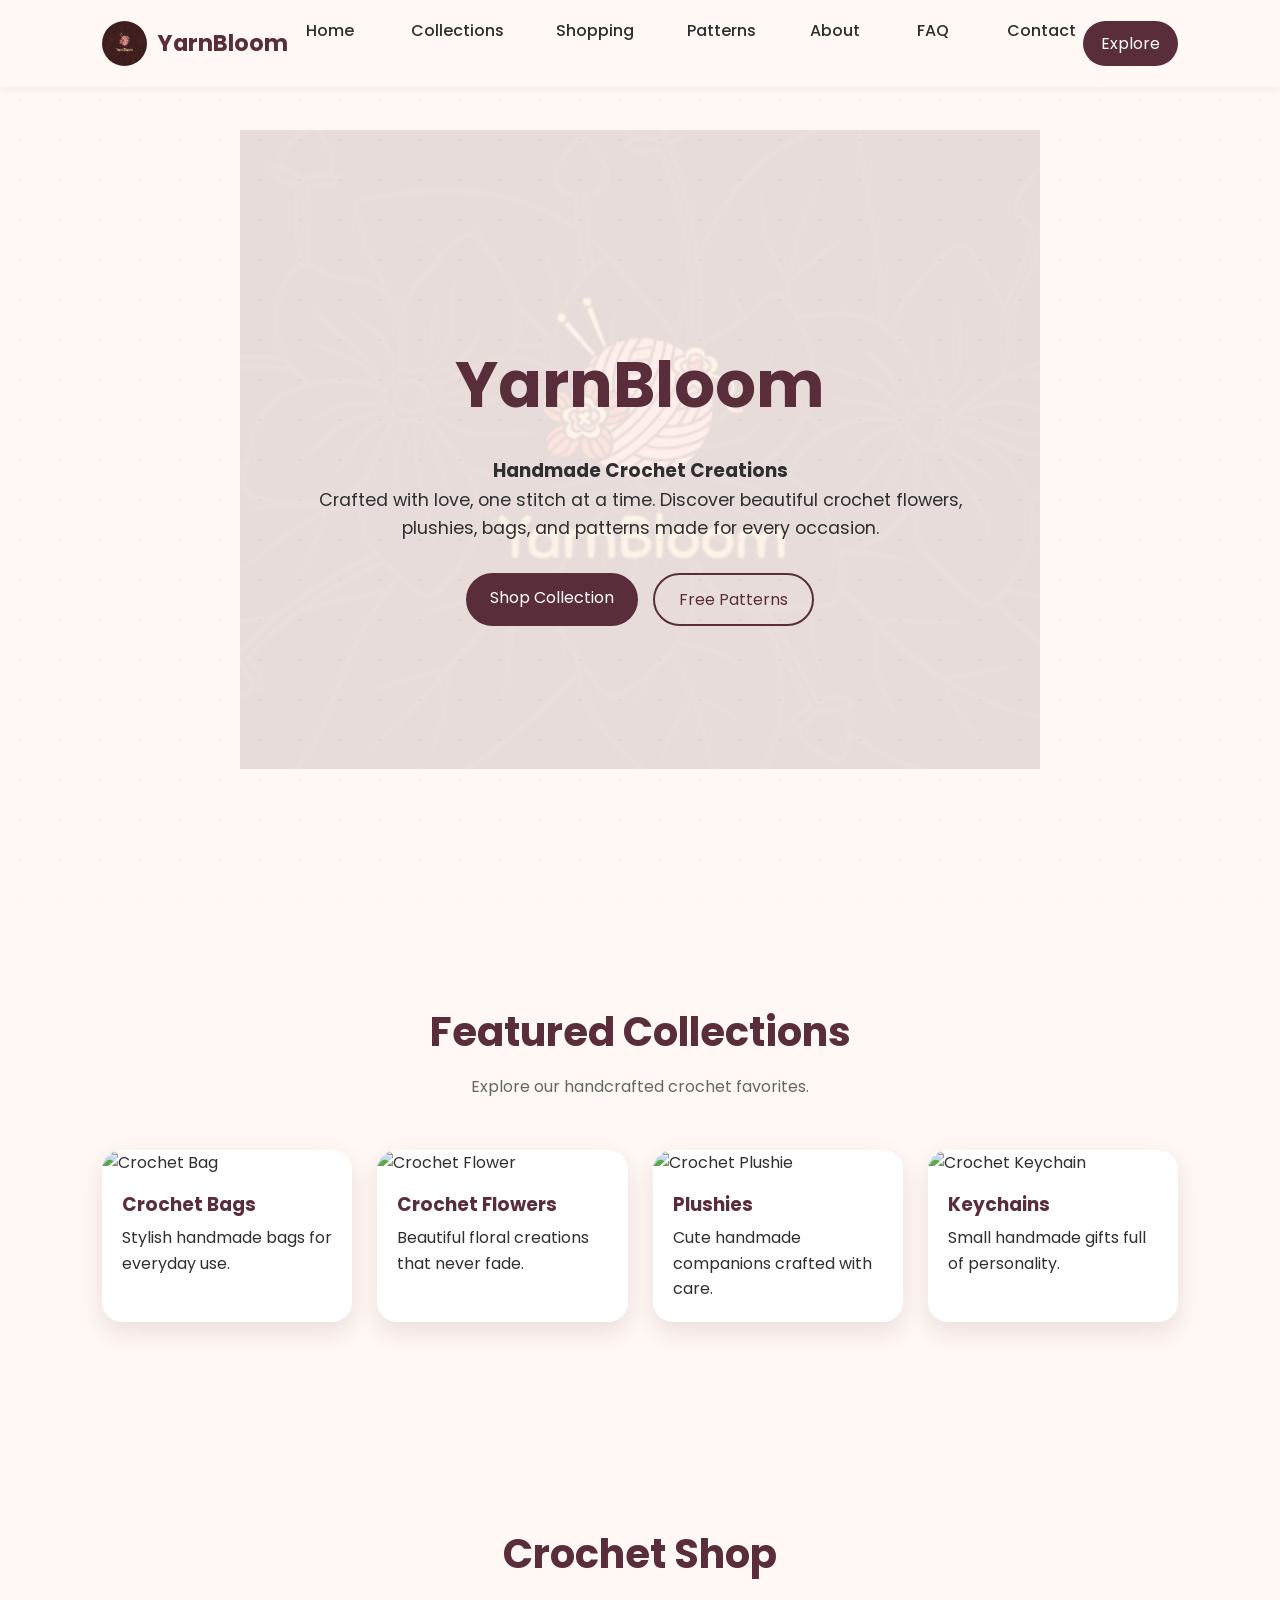
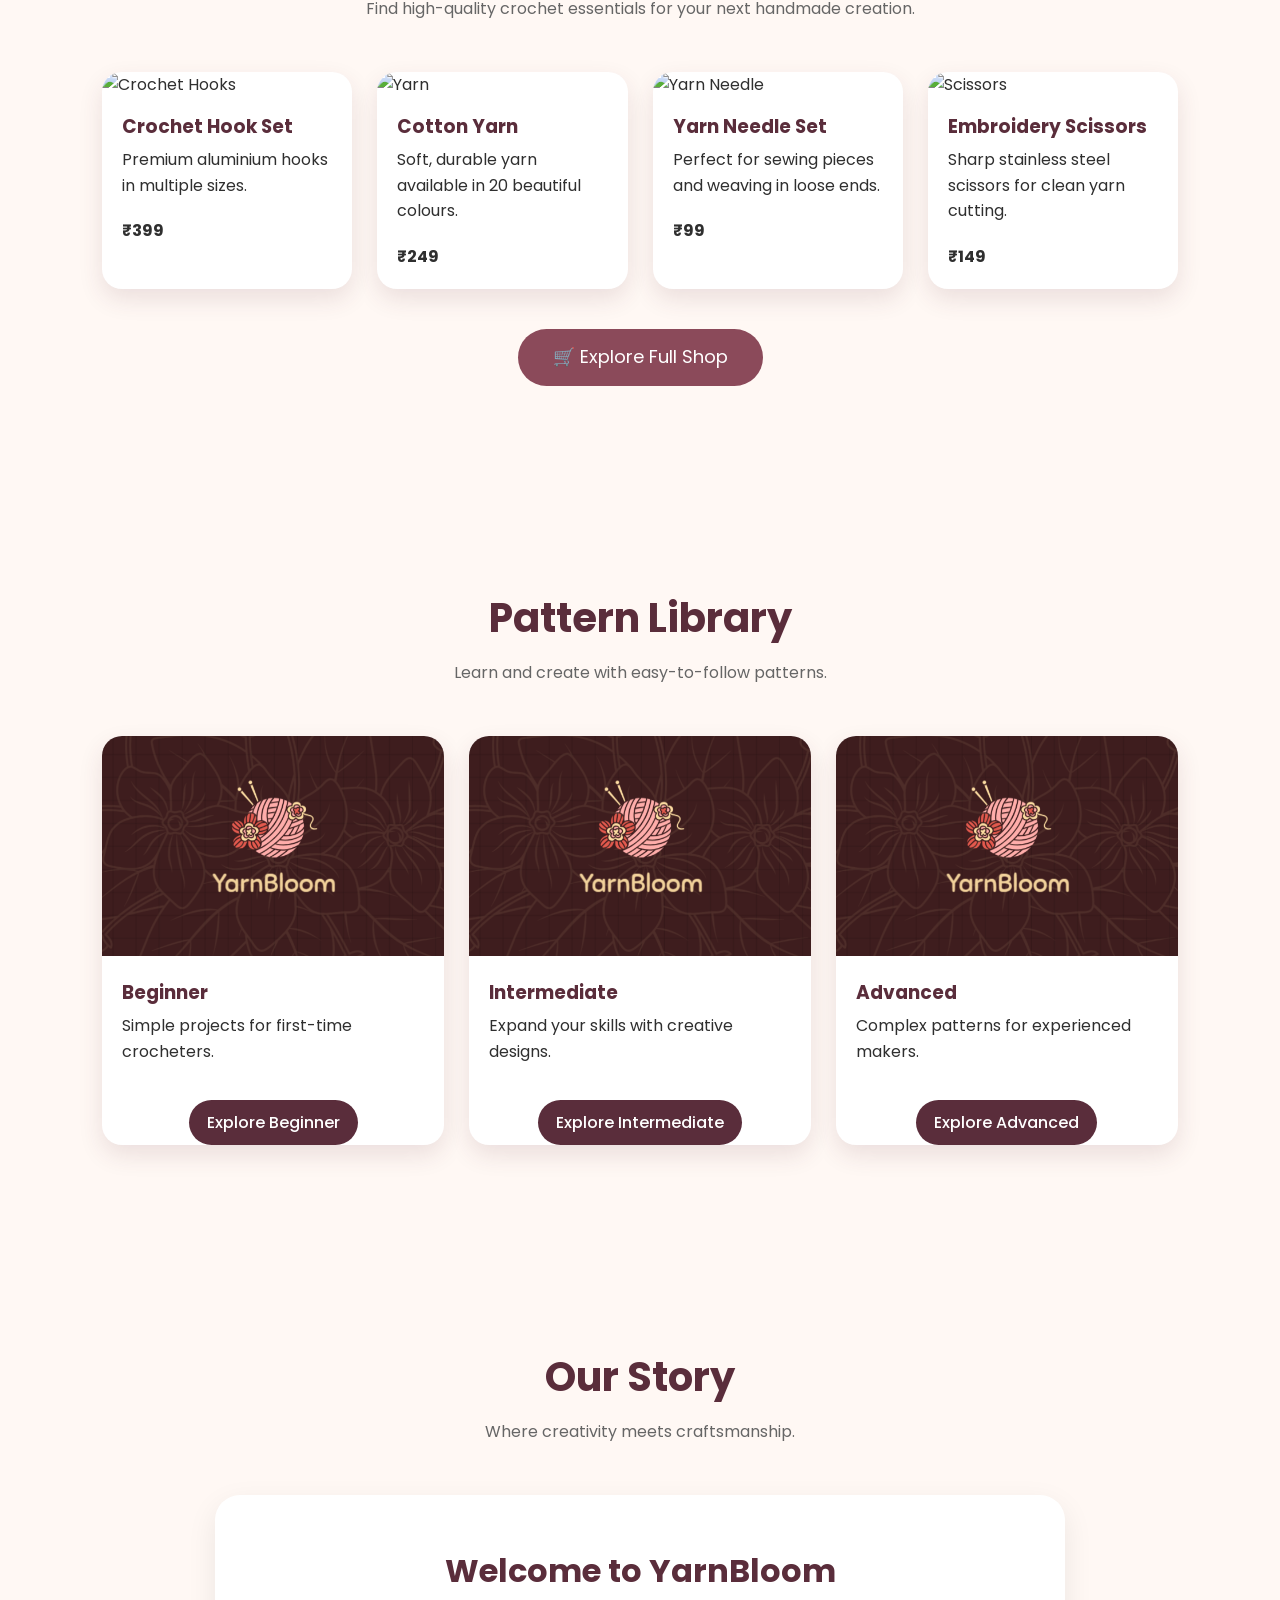
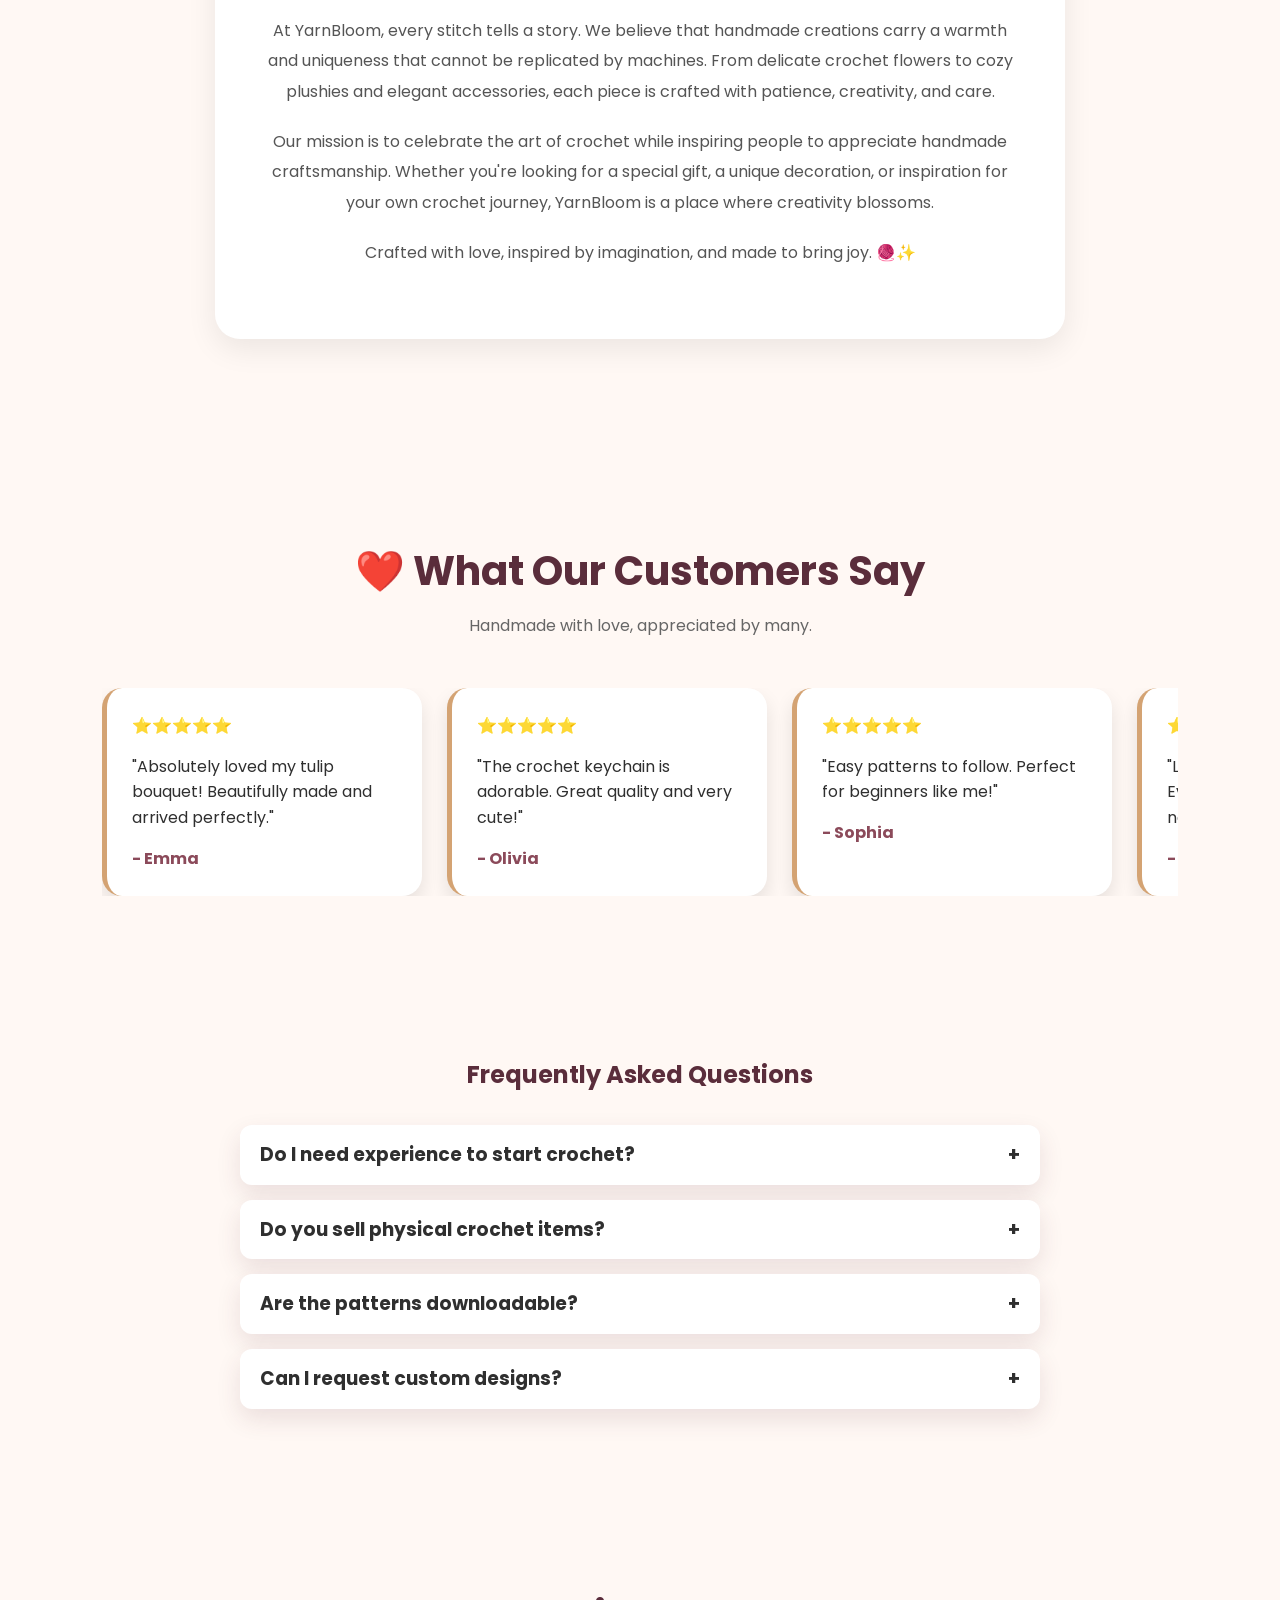
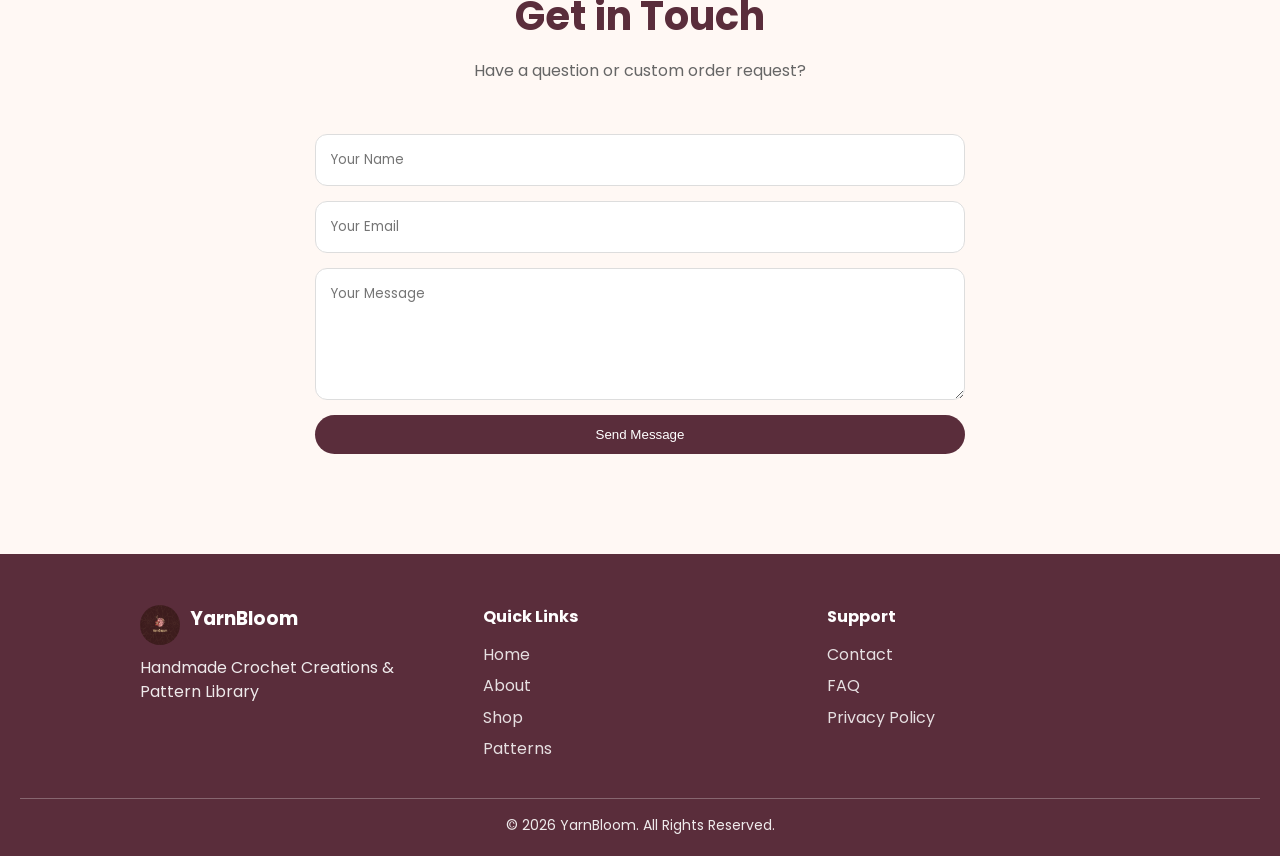
==== index.html @ 05c7ead7 "Intial commit" ====
<!DOCTYPE html>
<html lang="en">
<head>
    <meta charset="UTF-8">
    <meta name="viewport" content="width=device-width, initial-scale=1.0">
    <title>YarnBloom | Handmade Crochet Creations</title>

    <link rel="stylesheet" href="style.css">

    <link rel="preconnect" href="https://fonts.googleapis.com">
    <link href="https://fonts.googleapis.com/css2?family=Poppins:wght@300;400;500;600;700&display=swap" rel="stylesheet">
</head>

<body>
    

    <!-- NAVBAR -->
    <nav class="navbar">
        <div class="logo">
            <img src="logo.png" alt="YarnBloom Logo">
            <span>YarnBloom</span>
        </div>

        <ul class="nav-links">
            <li><a href="#home">Home</a></li>
            <li><a href="#collections">Collections</a></li>
            <li><a href="#shop">Shopping</a></li>
            <li><a href="#patterns">Patterns</a></li>
            <li><a href="#about">About</a></li>
            <li><a href="#faq">FAQ</a></li>
            <li><a href="#contact">Contact</a></li>
        </ul>

        <a href="#collections" class="btn-primary">Explore</a>
    </nav>


</section>

    <!-- HERO SECTION -->
    <section id="home" class="hero">

        <div class="hero-content">
            <centre>
            <h1>YarnBloom</h1>
            <h3>Handmade Crochet Creations</h3>

            <p>
                Crafted with love, one stitch at a time.
                Discover beautiful crochet flowers, plushies,
                bags, and patterns made for every occasion.
            </p>

            <div class="hero-buttons">
                <a href="#collections" class="btn-primary">
                    Shop Collection
                </a>

                <a href="#patterns" class="btn-secondary">
                    Free Patterns
                </a>
            </centre>
            </div>
        </div>

    

    </section>

    <!-- FEATURED COLLECTIONS -->
    <section id="collections" class="section">

        <div class="section-title">
            <h2>Featured Collections</h2>
            <p>Explore our handcrafted crochet favorites.</p>
        </div>

        <div class="card-grid">

            <div class="card">
                <img src="levels/images/bag.png" alt="Crochet Bag">
                <h3>Crochet Bags</h3>
                <p>Stylish handmade bags for everyday use.</p>
            </div>

            <div class="card">
                <img src="levels/images/flowers.png" alt="Crochet Flower">
                <h3>Crochet Flowers</h3>
                <p>Beautiful floral creations that never fade.</p>
            </div>

            <div class="card">
                <img src="levels/images/plushie.png" alt="Crochet Plushie">
                <h3>Plushies</h3>
                <p>Cute handmade companions crafted with care.</p>
            </div>

            <div class="card">
                <img src="levels/images/keychain.png" alt="Crochet Keychain">
                <h3>Keychains</h3>
                <p>Small handmade gifts full of personality.</p>
            </div>

        </div>

    </section>

  <!-- SHOP PREVIEW -->
<section id="shop" class="section">

    <div class="section-title">
        <h2>Crochet Shop</h2>
        <p>Find high-quality crochet essentials for your next handmade creation.</p>
    </div>

    <div class="card-grid">

        <div class="card">
            <img src="levels/images/hooks.png" alt="Crochet Hooks">
            <h3>Crochet Hook Set</h3>
            <p>Premium aluminium hooks in multiple sizes.</p>
            <p><strong>₹399</strong></p>
        </div>

        <div class="card">
            <img src="levels/images/yarn.png" alt="Yarn">
            <h3>Cotton Yarn</h3>
            <p>Soft, durable yarn available in 20 beautiful colours.</p>
            <p><strong>₹249</strong></p>
        </div>

        <div class="card">
            <img src="levels/images/needle.png" alt="Yarn Needle">
            <h3>Yarn Needle Set</h3>
            <p>Perfect for sewing pieces and weaving in loose ends.</p>
            <p><strong>₹99</strong></p>
        </div>

        <div class="card">
            <img src="levels/images/scissors.png" alt="Scissors">
            <h3>Embroidery Scissors</h3>
            <p>Sharp stainless steel scissors for clean yarn cutting.</p>
            <p><strong>₹149</strong></p>
        </div>

    </div>

    <div class="shop-btn">
        <a href="shop/shop.html" class="btn-primary">🛒 Explore Full Shop</a>
    </div>

</section>


    <!-- PATTERN LIBRARY -->
    <section id="patterns" class="section">

        <div class="section-title">
            <h2>Pattern Library</h2>
            <p>Learn and create with easy-to-follow patterns.</p>
             
        </div>

        <div class="card-grid">

            <div class="card">
                <div class="level-card">
    <img src="logo.png" alt="Beginner Level">
</div>
                <h3>Beginner</h3>
                <p>Simple projects for first-time crocheters.</p>
                 <a href="levels/easy.html" class="card-btn">Explore Beginner</a>
            </div>

            <div class="card">
                       <div class="level-card">
    <img src="logo.png" alt="Intermediate Level">
</div>
                <h3>Intermediate</h3>
                <p>Expand your skills with creative designs.</p>
                 <a href="levels/intermediate.html" class="card-btn">Explore Intermediate</a>
            </div>

            <div class="card">
                       <div class="level-card">
    <img src="logo.png" alt="Advanced Level">
</div>
                <h3>Advanced</h3>
                <p>Complex patterns for experienced makers.</p>
                 <a href="levels/advanced.html" class="card-btn">Explore Advanced</a>
            </div>

        </div>

    </section>

    <!-- ABOUT -->
<section id="about" class="section">

    <div class="section-title">
        <h2>Our Story</h2>
        <p>Where creativity meets craftsmanship.</p>
    </div>

    <div class="about-box">

        <h3>Welcome to YarnBloom </h3>

        <p>
            At YarnBloom, every stitch tells a story. We believe that handmade
            creations carry a warmth and uniqueness that cannot be replicated by
            machines. From delicate crochet flowers to cozy plushies and elegant
            accessories, each piece is crafted with patience, creativity, and care.
        </p>

        <p>
            Our mission is to celebrate the art of crochet while inspiring people
            to appreciate handmade craftsmanship. Whether you're looking for a
            special gift, a unique decoration, or inspiration for your own crochet
            journey, YarnBloom is a place where creativity blossoms.
        </p>

        <p>
            Crafted with love, inspired by imagination, and made to bring joy. 🧶✨
        </p>

    </div>

</section>

<section id="reviews" class="section">

    <div class="section-title">
        <h2>❤️ What Our Customers Say</h2>
        <p>Handmade with love, appreciated by many.</p>
    </div>

    <div class="review-slider">

        <div class="review-track">

            <div class="review-card">
                ⭐⭐⭐⭐⭐
                <p>"Absolutely loved my tulip bouquet! Beautifully made and arrived perfectly."</p>
                <h4>- Emma</h4>
            </div>

            <div class="review-card">
                ⭐⭐⭐⭐⭐
                <p>"The crochet keychain is adorable. Great quality and very cute!"</p>
                <h4>- Olivia</h4>
            </div>

            <div class="review-card">
                ⭐⭐⭐⭐⭐
                <p>"Easy patterns to follow. Perfect for beginners like me!"</p>
                <h4>- Sophia</h4>
            </div>

            <div class="review-card">
                ⭐⭐⭐⭐⭐
                <p>"Loved the website design. Everything feels cozy and easy to navigate."</p>
                <h4>- Mia</h4>
            </div>

            <!-- Duplicate for smooth scrolling -->

            <div class="review-card">
                ⭐⭐⭐⭐⭐
                <p>"Absolutely loved my tulip bouquet! Beautifully made and arrived perfectly."</p>
                <h4>- Emma</h4>
            </div>

            <div class="review-card">
                ⭐⭐⭐⭐⭐
                <p>"The crochet keychain is adorable. Great quality and very cute!"</p>
                <h4>- Olivia</h4>
            </div>

            <div class="review-card">
                ⭐⭐⭐⭐⭐
                <p>"Easy patterns to follow. Perfect for beginners like me!"</p>
                <h4>- Sophia</h4>
            </div>

            <div class="review-card">
                ⭐⭐⭐⭐⭐
                <p>"Loved the website design. Everything feels cozy and easy to navigate."</p>
                <h4>- Mia</h4>
            </div>

        </div>

    </div>

</section>

<section id="faq" class="faq-section">

    <h2>Frequently Asked Questions</h2>

    <div class="faq-container">
   

<div class="faq-item">
                 <h3>
    <span class="question">Do I need experience to start crochet?</span>
    <span class="icon">+</span>
</h3>
            <p>Yes! We offer handmade crochet products and also digital patterns.</p>
        </div>

        <div class="faq-item">
            <h3>
             <span class="question">Do you sell physical crochet items?</span>
             <span class="icon">+</span>

            </h3>
             <p>Yes! We offer handmade crochet products and also digital patterns.</p>


        </div>

    

        <div class="faq-item">
            <h3><span class="question">Are the patterns downloadable?</span>
            <span class="icon">+</span>
            </h3>
            <p>Yes, all digital patterns can be downloaded instantly after purchase.</p>
        </div>

        <div class="faq-item">
            <h3><span class="question">Can I request custom designs?</span>
            <span class="icon">+</span>
            </h3>
            <p>Yes, custom crochet orders are available. Contact us for details.</p>
        </div>

    </div>

</section>

    <!-- CONTACT -->
    <section id="contact" class="section">

        <div class="section-title">
            <h2>Get in Touch</h2>
            <p>Have a question or custom order request?</p>
        </div>

        <form class="contact-form">

            <input
                type="text"
                placeholder="Your Name"
                required
            >

            <input
                type="email"
                placeholder="Your Email"
                required
            >

            <textarea
                rows="5"
                placeholder="Your Message"
                required
            ></textarea>

            <button type="submit" class="btn-primary">
                Send Message
            </button>

        </form>

    </section>

 <!-- FOOTER -->
<footer>

    <div class="footer-container">

        <!-- COLUMN 1: Brand -->
        <div class="footer-col">
             <div class="footer-logo">
        <img src="logo.png" alt="YarnBloom Logo">
        <h3>YarnBloom</h3>
    </div>
            <p>Handmade Crochet Creations & Pattern Library</p>
        </div>

        <!-- COLUMN 2: Quick Links -->
        <div class="footer-col">
            <h4>Quick Links</h4>
            <a href="#home">Home</a>
            <a href="#about">About</a>
            <a href="#shop">Shop</a>
            <a href="#patterns">Patterns</a>
        </div>

        <!-- COLUMN 3: Support -->
        <div class="footer-col">
            <h4>Support</h4>
            <a href="#contact">Contact</a>
            <a href="#faq">FAQ</a>
            <a href="#privacy">Privacy Policy</a>
        </div>

    </div>

    <div class="footer-bottom">
        <p>© 2026 YarnBloom. All Rights Reserved.</p>
    </div>

</footer>

    <script src="script.js"></script>

</body>
</html>
---- style.css ----
/* GOOGLE FONT */
*{
    margin:0;
    padding:0;
    box-sizing:border-box;
    scroll-behavior:smooth;
}

:root{
    --primary:#5A2D3B;
    --secondary:#D89CA4;
    --accent:#E7D4A5;
    --background:#FFF8F4;
    --white:#FFFFFF;
    --text:#2F2F2F;
    --shadow:0 10px 25px rgba(90,45,59,0.12);
}

body{
    font-family:'Poppins',sans-serif;
    background:var(--background);
    color:var(--text);
    line-height:1.6;
}

/* NAVBAR */

.navbar{
    position:fixed;
    top:0;
    left:0;
    width:100%;
    padding:18px 8%;
    background:rgba(255,248,244,0.95);
    backdrop-filter:blur(10px);

    display:flex;
    justify-content:space-between;
    align-items:center;

    z-index:1000;
    box-shadow:0 2px 10px rgba(0,0,0,0.05);
}

.navbar a{

    position:relative;
    text-decoration:none;
    color:white;
    padding:10px 18px;
    transition:.4s;

}

.nav-links{

    display:flex;
    list-style:none;
    gap:30px;

}

.nav-links a{

    text-decoration:none;
    color:var(--text);
    font-weight:500;

    position:relative;

    transition:.3s;

}

.nav-links a::after{

    content:"";

    position:absolute;

    left:0;
    bottom:-6px;

    width:0;
    height:3px;

    border-radius:30px;

    background:var(--primary);

    transition:.35s;

}

.nav-links a:hover{

    color:var(--primary);

}

.nav-links a:hover::after{

    width:100%;

}

.active{

    color:var(--primary);

}

.active::after{

    width:100%;

}


.hero{
    min-height:100vh;
    display:flex;
    justify-content:center;
    align-items:center;
    text-align:center;
    position:relative;
    overflow:hidden;
}




.hero::before{
    content:"";
    position:absolute;
    inset:0;

    background-image:url("logo.png");
    background-repeat:no-repeat;
    background-position:center;
    background-size:800px;


    opacity:0.12;
    z-index:0;
}

.hero-content{
    position:relative;
    z-index:1;
}
.logo{
    display:flex;
    align-items:center;
    gap:10px;
    font-size:1.4rem;
    font-weight:700;
    color:var(--primary);
}

.logo img{
    width:45px;
    height:45px;
    border-radius: 70%;
    
}

#logo{
    position:fixed;
    inset:0;
    background:#5A2D3B;

    display:flex;
    justify-content:center;
    align-items:center;

    z-index:9999;
    transition:opacity 0.5s ease;
}

#logo img{
    width:250px;
    animation:float 2s ease-in-out infinite;
}

@keyframes float{
    0%{
        transform:translateY(0);
    }
    50%{
        transform:translateY(-10px);
    }
    100%{
        transform:translateY(0);
    }
}

.nav-links{
    display:flex;
    gap:30px;
    list-style:none;
}

.nav-links a{
    text-decoration:none;
    color:var(--text);
    font-weight:500;
    transition:0.3s;
}

.nav-links a:hover{
    color:var(--primary);
}

/* BUTTONS */

.btn-primary{
    background:var(--primary);
    color:white;
    text-decoration:none;
    padding:12px 24px;
    border-radius:30px;
    transition:.3s;
    display:inline-block;
}

.btn-primary:hover{
    transform:translateY(-2px);
}

.btn-secondary{
    border:2px solid var(--primary);
    color:var(--primary);
    text-decoration:none;
    padding:12px 24px;
    border-radius:30px;
    transition:.3s;
}

.btn-secondary:hover{
    background:var(--primary);
    color:white;
}

/* HERO */

.hero{
    min-height:100vh;
    display:flex;
    justify-content:center;
    align-items:center;

    padding:120px 8% 60px;

    text-align:center;
}

.hero-content{
    max-width:700px;
}

.hero-content h1{
    font-size:4rem;
    color:var(--primary);
    margin-bottom:20px;
}

.hero-content p{
    font-size:1.1rem;
    margin-bottom:30px;
}

.hero-buttons{
    display:flex;
    justify-content:center;
    gap:15px;
}


/* SECTIONS */

.section{
    padding:100px 8%;
}

.section-title{
    text-align:center;
    margin-bottom:50px;
}

.section-title h2{
    font-size:2.5rem;
    color:var(--primary);
    margin-bottom:10px;
}

.section-title p{
    color:#666;
}

/* CARDS */

.card-grid{
    display:grid;
    grid-template-columns:repeat(auto-fit,minmax(250px,1fr));
    gap:25px;
}

.card{
    background:var(--white);
    border-radius:20px;
    overflow:hidden;
    box-shadow:var(--shadow);
    transition:.3s;
}

.card:hover{
    transform:translateY(-8px);
}

.card img{
    width:100%;
    height:220px;
    object-fit:cover;
}

.card h3{
    color:var(--primary);
    padding:15px 20px 5px;
}

.card p{
    padding:0 20px 20px;
}

/* ABOUT */

.about-box{
    max-width:800px;
    margin:auto;
    text-align:center;
    background:white;
    padding:40px;
    border-radius:20px;
    box-shadow:var(--shadow);
}

/* CONTACT */

.contact-form{
    max-width:650px;
    margin:auto;

    display:flex;
    flex-direction:column;
    gap:15px;
}

.contact-form input,
.contact-form textarea{
    padding:15px;
    border:1px solid #ddd;
    border-radius:12px;
    font-family:inherit;
}

.contact-form input:focus,
.contact-form textarea:focus{
    outline:none;
    border-color:var(--secondary);
}

.contact-form button{
    border:none;
    cursor:pointer;
}

/*footer*/

footer {
    background: var(--primary);
    color: white;
    padding: 50px 20px 20px;
}

.footer-container {
    display: flex;
    justify-content: space-between;
    flex-wrap: wrap;
    max-width: 1000px;
    margin: auto;
    gap: 30px;
}

.footer-col {
    flex: 1;
    min-width: 200px;
}

.footer-col h3,
.footer-col h4 {
    margin-bottom: 12px;
}

.footer-col p {
    opacity: 0.9;
    line-height: 1.5;
}

/* Links */
.footer-col a {
    display: block;
    text-decoration: none;
    color: white;
    margin: 6px 0;
    opacity: 0.85;
    transition: 0.3s;
}

.footer-col a:hover {
    opacity: 1;
    transform: translateX(5px);
}

/* Bottom section */
.footer-bottom {
    text-align: center;
    margin-top: 30px;
    padding-top: 15px;
    border-top: 1px solid rgba(255,255,255,0.3);
    font-size: 14px;
    opacity: 0.9;
}

.footer-logo {
    display: flex;
    align-items: center;
    gap: 10px;
    margin-bottom: 10px;
}

.footer-logo img {
    width: 40px;
    height: 40px;
    border-radius: 50%; /* optional: makes it round */
}
/* DECORATIVE BACKGROUND */

body::before{
    content:"";
    position:fixed;
    inset:0;

    background-image:
    radial-gradient(
        rgba(216,156,164,0.15) 1px,
        transparent 1px
    );

    background-size:40px 40px;
    pointer-events:none;
    z-index:-1;
}

/* RESPONSIVE */

@media(max-width:900px){

    .hero{
        flex-direction:column;
        text-align:center;
    }

    .hero-buttons{
        justify-content:center;
    }

    .hero-content h1{
        font-size:3rem;
    }

    .nav-links{
        gap:15px;
        font-size:0.9rem;
    }
}

@media(max-width:768px){

    .navbar{
        flex-direction:column;
        gap:15px;
    }

    .hero-content h1{
        font-size:2.4rem;
    }

    .section-title h2{
        font-size:2rem;
    }
}

.about-box{
    max-width:850px;
    margin:auto;
    padding:50px;

    background:white;

    border-radius:25px;

    box-shadow:0 10px 30px rgba(0,0,0,0.08);

    text-align:center;
}

.about-box h3{
    color:var(--primary);
    font-size:2rem;
    margin-bottom:20px;
}

.about-box p{
    margin-bottom:20px;
    line-height:1.9;
    color:#555;
}


.card-btn {
    display: block;
    width: fit-content;
    margin: 15px auto 0;
    padding: 10px 18px;
    border-radius: 25px;

    background: var(--primary);
    color: white;
    text-decoration: none;
    font-weight: 500;

    transition: 0.3s ease;
}

.card-btn:hover{
    background:var(--secondary);
    transform:translateY(-3px);
}
.review-slider{
    overflow:hidden;
    width:100%;
    margin-top:40px;
}

.review-track{
    display:flex;
    gap:25px;
    width:max-content;
    animation:scrollReview 30s linear infinite;
}

.review-track:hover{
    animation-play-state:paused;
}

.review-card{
    width:320px;
    background:white;
    border-radius:20px;
    padding:25px;
    box-shadow:0 10px 20px rgba(0,0,0,.1);
    border-left:5px solid #D4A373;
}

.review-card p{
    margin:15px 0;
    line-height:1.6;
}

.review-card h4{
    color:#8B4A5A;
}

@keyframes scrollReview{

    from{
        transform:translateX(0);
    }

    to{
        transform:translateX(-50%);
    }

}

.shop-btn{
    text-align:center;
    margin-top:40px;
}

.shop-btn .btn-primary{
    padding:14px 35px;
    background:#8B4A5A;
    color:white;
    border-radius:30px;
    text-decoration:none;
    font-size:18px;
    transition:.3s;
}

.shop-btn .btn-primary:hover{
    background:#A85F73;
    transform:translateY(-3px);
}


.faq-section {
    padding: 60px 20px;
    text-align: center;
}

.faq-section h2 {
    color: var(--primary);
    margin-bottom: 30px;
}

.faq-container {
    max-width: 800px;
    margin: auto;
}

.faq-item {
    background: var(--white);
    margin-bottom: 15px;
    padding: 15px 20px;
    border-radius: 12px;
    box-shadow: var(--shadow);
    text-align: left;
    transition: 0.3s;
}



.faq-item p {
    display: none;
    margin-top: 8px;
}

.faq-item p.show {
    display: block;
}

.faq-item h3 {
    display: flex;
    justify-content: space-between;
    align-items: center;
    gap: 10px;
}

.icon {
    flex-shrink: 0;
}
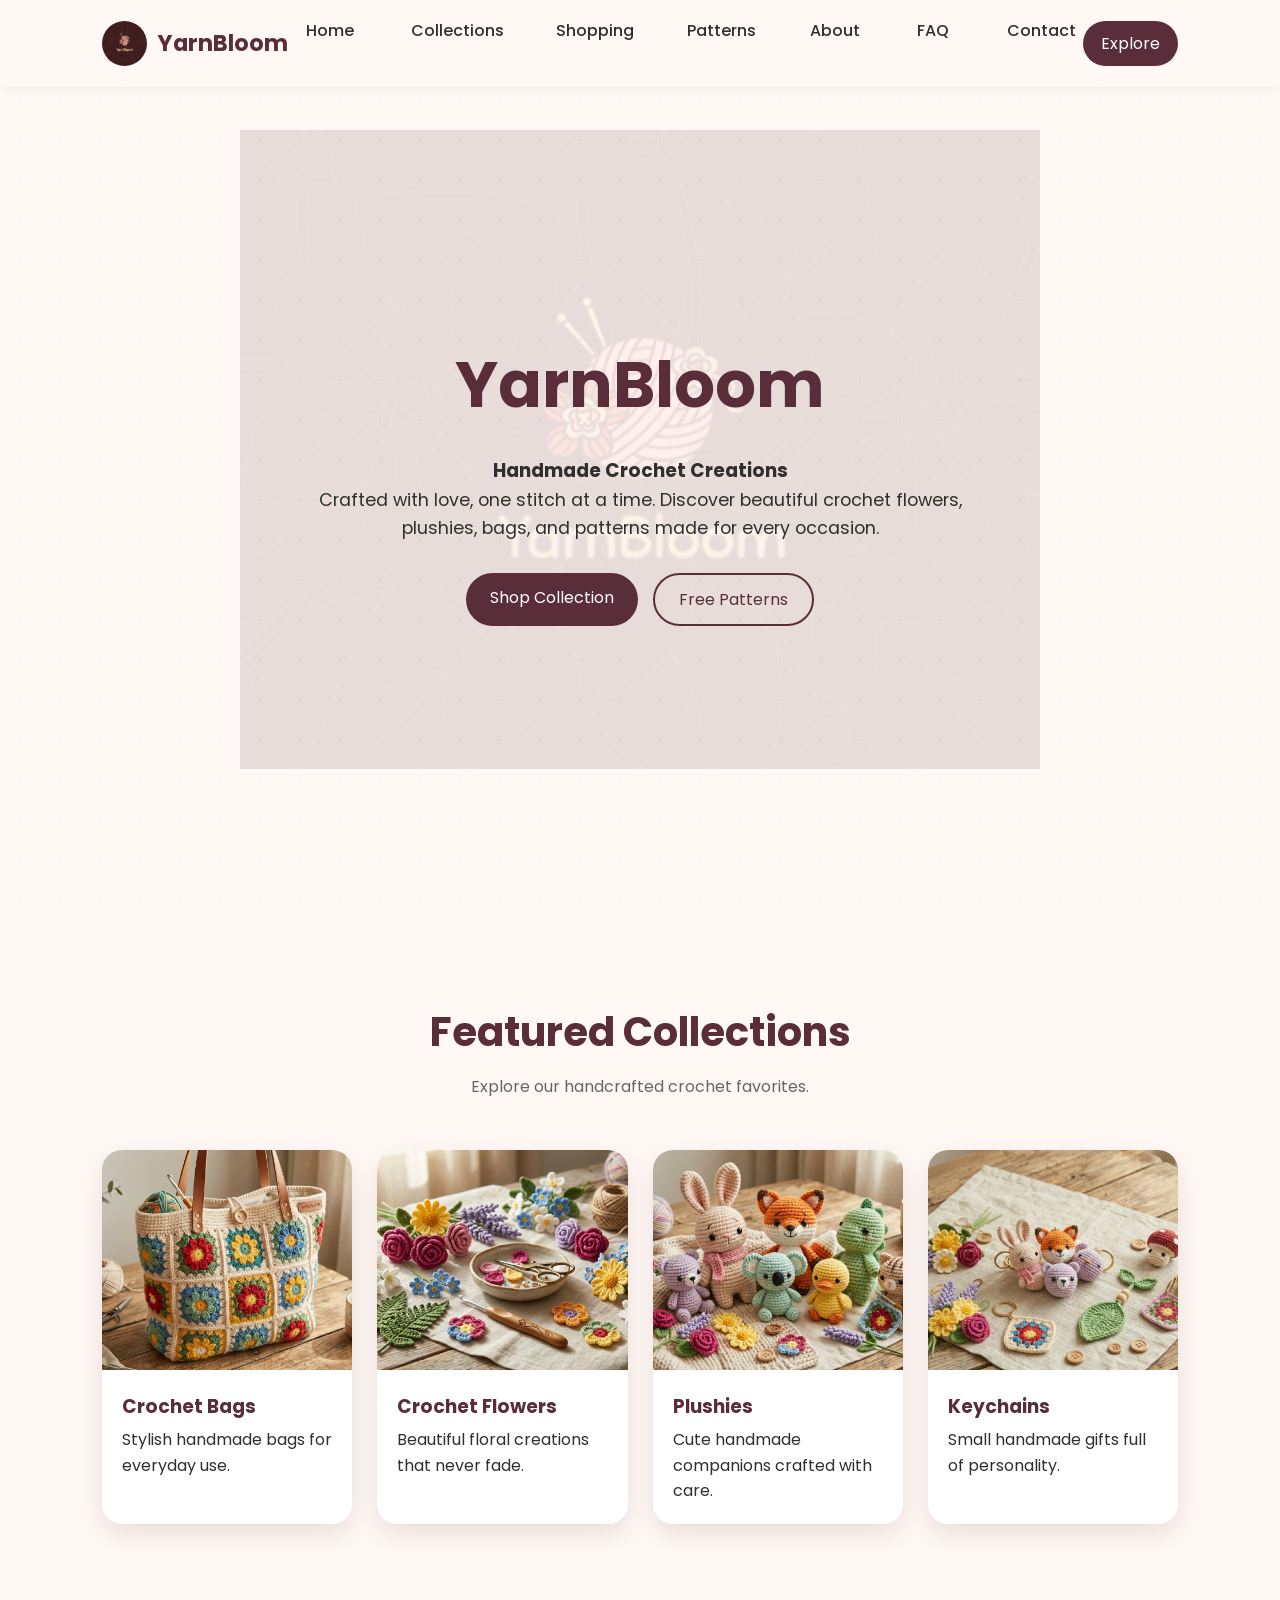
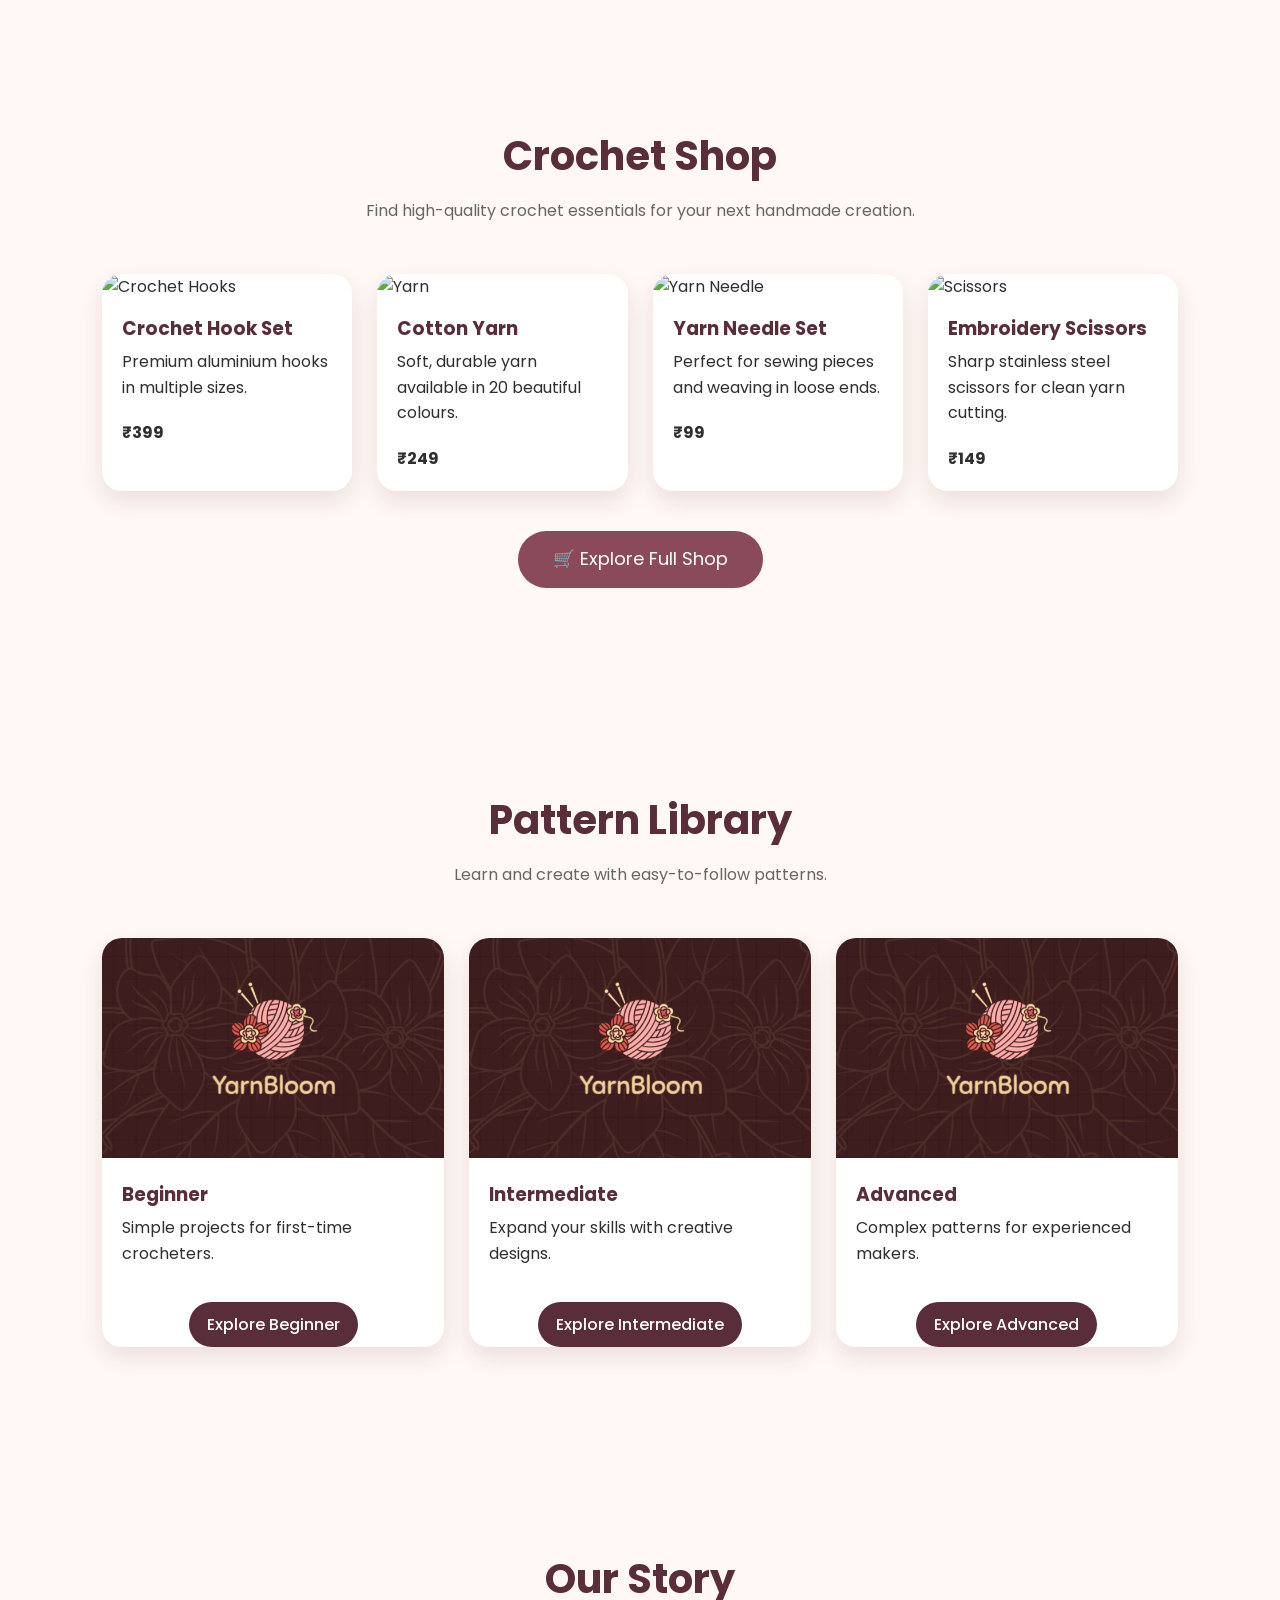
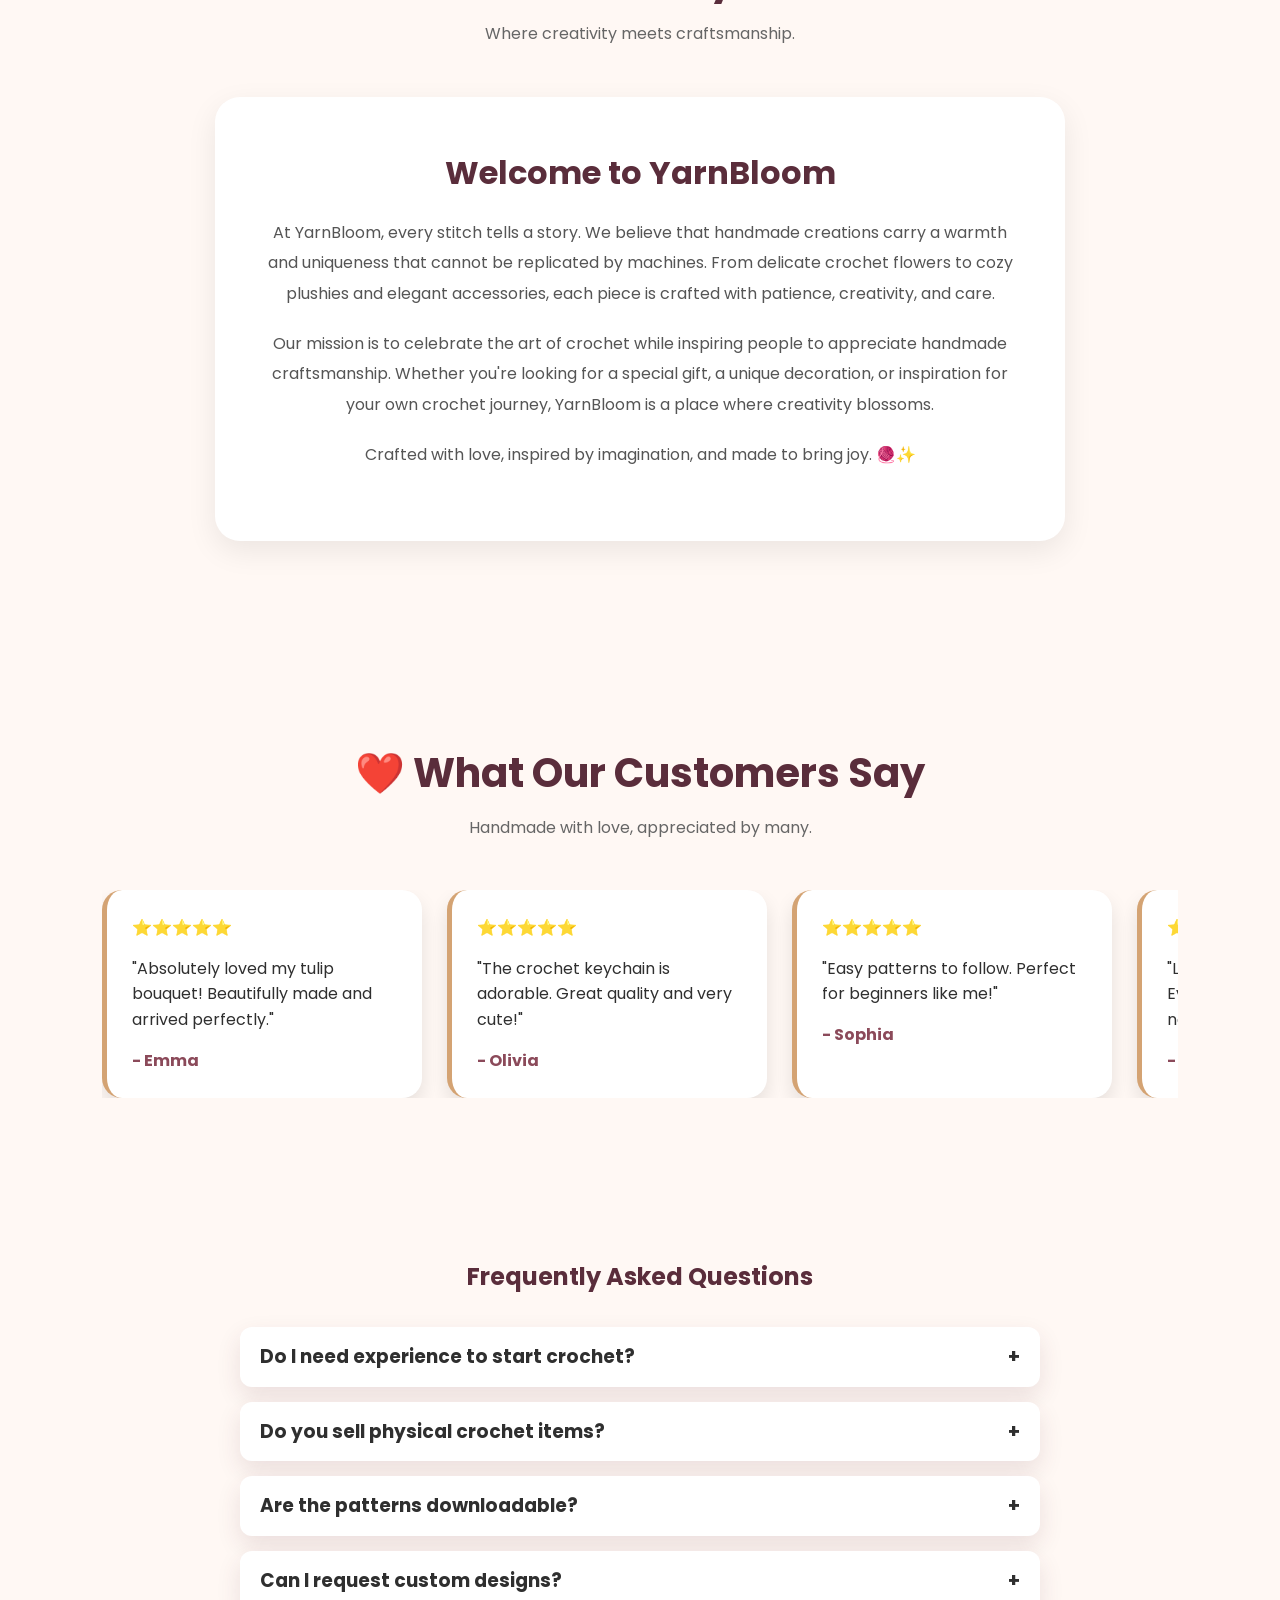
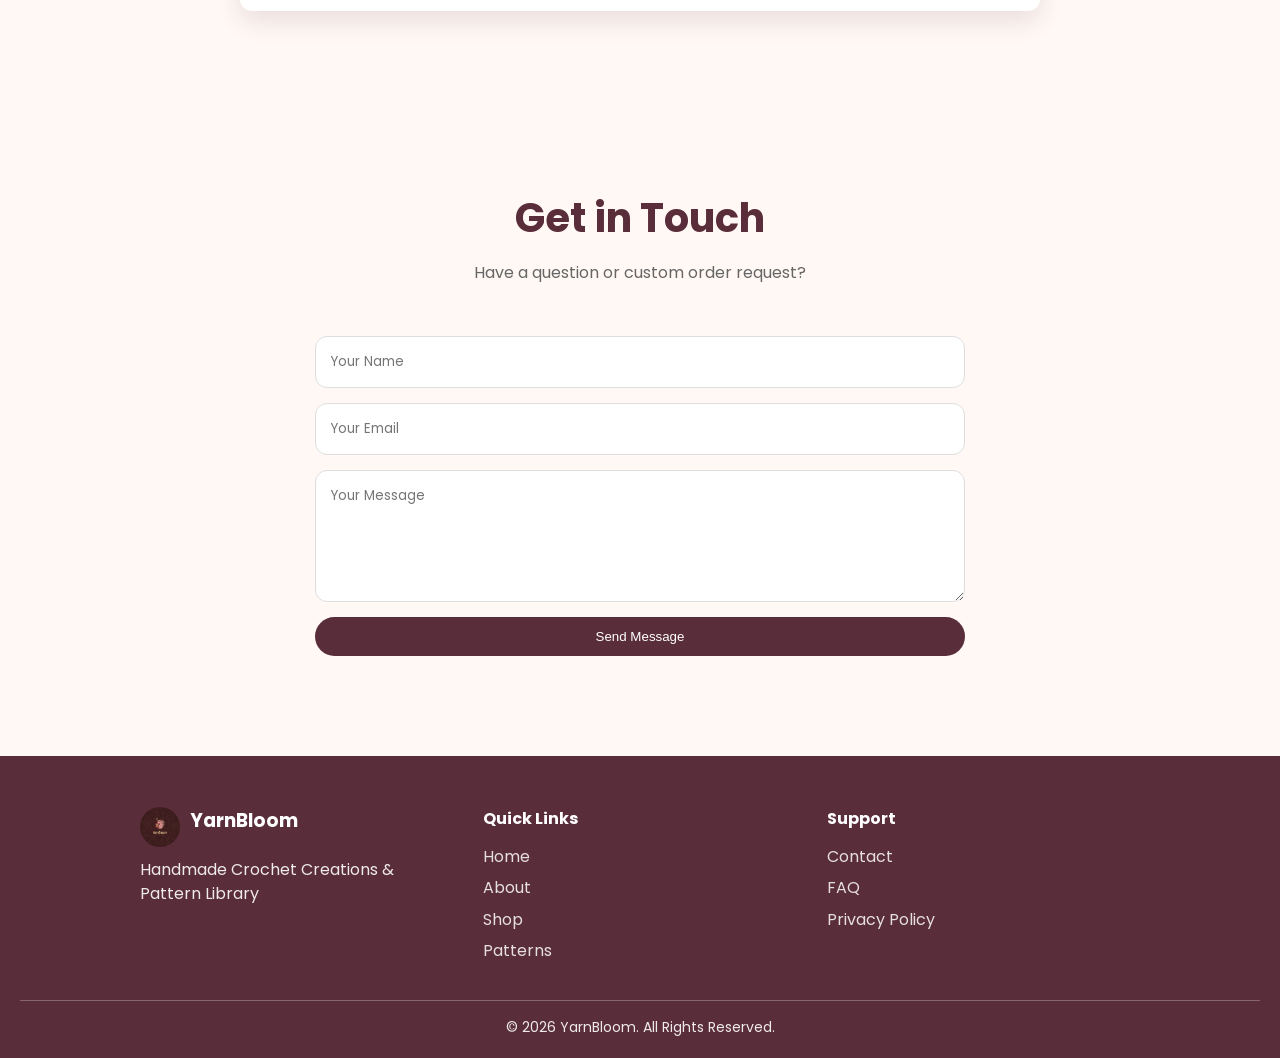
==== commit 1cf03741: "Intial commit" ====
--- a/index.html
+++ b/index.html
@@ -1,5 +1,6 @@
 <!DOCTYPE html>
 <html lang="en">
+
 <head>
     <meta charset="UTF-8">
     <meta name="viewport" content="width=device-width, initial-scale=1.0">
@@ -8,11 +9,12 @@
     <link rel="stylesheet" href="style.css">
 
     <link rel="preconnect" href="https://fonts.googleapis.com">
-    <link href="https://fonts.googleapis.com/css2?family=Poppins:wght@300;400;500;600;700&display=swap" rel="stylesheet">
+    <link href="https://fonts.googleapis.com/css2?family=Poppins:wght@300;400;500;600;700&display=swap"
+        rel="stylesheet">
 </head>
 
 <body>
-    
+
 
     <!-- NAVBAR -->
     <nav class="navbar">
@@ -35,35 +37,35 @@
     </nav>
 
 
-</section>
+    </section>
 
     <!-- HERO SECTION -->
     <section id="home" class="hero">
 
         <div class="hero-content">
             <centre>
-            <h1>YarnBloom</h1>
-            <h3>Handmade Crochet Creations</h3>
-
-            <p>
-                Crafted with love, one stitch at a time.
-                Discover beautiful crochet flowers, plushies,
-                bags, and patterns made for every occasion.
-            </p>
-
-            <div class="hero-buttons">
-                <a href="#collections" class="btn-primary">
-                    Shop Collection
-                </a>
-
-                <a href="#patterns" class="btn-secondary">
-                    Free Patterns
-                </a>
+                <h1>YarnBloom</h1>
+                <h3>Handmade Crochet Creations</h3>
+
+                <p>
+                    Crafted with love, one stitch at a time.
+                    Discover beautiful crochet flowers, plushies,
+                    bags, and patterns made for every occasion.
+                </p>
+
+                <div class="hero-buttons">
+                    <a href="#collections" class="btn-primary">
+                        Shop Collection
+                    </a>
+
+                    <a href="#patterns" class="btn-secondary">
+                        Free Patterns
+                    </a>
             </centre>
-            </div>
-        </div>
-
-    
+        </div>
+        </div>
+
+
 
     </section>
 
@@ -105,51 +107,51 @@
 
     </section>
 
-  <!-- SHOP PREVIEW -->
-<section id="shop" class="section">
-
-    <div class="section-title">
-        <h2>Crochet Shop</h2>
-        <p>Find high-quality crochet essentials for your next handmade creation.</p>
-    </div>
-
-    <div class="card-grid">
-
-        <div class="card">
-            <img src="levels/images/hooks.png" alt="Crochet Hooks">
-            <h3>Crochet Hook Set</h3>
-            <p>Premium aluminium hooks in multiple sizes.</p>
-            <p><strong>₹399</strong></p>
-        </div>
-
-        <div class="card">
-            <img src="levels/images/yarn.png" alt="Yarn">
-            <h3>Cotton Yarn</h3>
-            <p>Soft, durable yarn available in 20 beautiful colours.</p>
-            <p><strong>₹249</strong></p>
-        </div>
-
-        <div class="card">
-            <img src="levels/images/needle.png" alt="Yarn Needle">
-            <h3>Yarn Needle Set</h3>
-            <p>Perfect for sewing pieces and weaving in loose ends.</p>
-            <p><strong>₹99</strong></p>
-        </div>
-
-        <div class="card">
-            <img src="levels/images/scissors.png" alt="Scissors">
-            <h3>Embroidery Scissors</h3>
-            <p>Sharp stainless steel scissors for clean yarn cutting.</p>
-            <p><strong>₹149</strong></p>
-        </div>
-
-    </div>
-
-    <div class="shop-btn">
-        <a href="shop/shop.html" class="btn-primary">🛒 Explore Full Shop</a>
-    </div>
-
-</section>
+    <!-- SHOP PREVIEW -->
+    <section id="shop" class="section">
+
+        <div class="section-title">
+            <h2>Crochet Shop</h2>
+            <p>Find high-quality crochet essentials for your next handmade creation.</p>
+        </div>
+
+        <div class="card-grid">
+
+            <div class="card">
+                <img src="levels/images/hooks.png" alt="Crochet Hooks">
+                <h3>Crochet Hook Set</h3>
+                <p>Premium aluminium hooks in multiple sizes.</p>
+                <p><strong>₹399</strong></p>
+            </div>
+
+            <div class="card">
+                <img src="levels/images/yarn.png" alt="Yarn">
+                <h3>Cotton Yarn</h3>
+                <p>Soft, durable yarn available in 20 beautiful colours.</p>
+                <p><strong>₹249</strong></p>
+            </div>
+
+            <div class="card">
+                <img src="levels/images/needle.png" alt="Yarn Needle">
+                <h3>Yarn Needle Set</h3>
+                <p>Perfect for sewing pieces and weaving in loose ends.</p>
+                <p><strong>₹99</strong></p>
+            </div>
+
+            <div class="card">
+                <img src="levels/images/scissors.png" alt="Scissors">
+                <h3>Embroidery Scissors</h3>
+                <p>Sharp stainless steel scissors for clean yarn cutting.</p>
+                <p><strong>₹149</strong></p>
+            </div>
+
+        </div>
+
+        <div class="shop-btn">
+            <a href="shop/shop.html" class="btn-primary">🛒 Explore Full Shop</a>
+        </div>
+
+    </section>
 
 
     <!-- PATTERN LIBRARY -->
@@ -158,36 +160,36 @@
         <div class="section-title">
             <h2>Pattern Library</h2>
             <p>Learn and create with easy-to-follow patterns.</p>
-             
+
         </div>
 
         <div class="card-grid">
 
             <div class="card">
                 <div class="level-card">
-    <img src="logo.png" alt="Beginner Level">
-</div>
+                    <img src="logo.png" alt="Beginner Level">
+                </div>
                 <h3>Beginner</h3>
                 <p>Simple projects for first-time crocheters.</p>
-                 <a href="levels/easy.html" class="card-btn">Explore Beginner</a>
-            </div>
-
-            <div class="card">
-                       <div class="level-card">
-    <img src="logo.png" alt="Intermediate Level">
-</div>
+                <a href="levels/easy.html" class="card-btn">Explore Beginner</a>
+            </div>
+
+            <div class="card">
+                <div class="level-card">
+                    <img src="logo.png" alt="Intermediate Level">
+                </div>
                 <h3>Intermediate</h3>
                 <p>Expand your skills with creative designs.</p>
-                 <a href="levels/intermediate.html" class="card-btn">Explore Intermediate</a>
-            </div>
-
-            <div class="card">
-                       <div class="level-card">
-    <img src="logo.png" alt="Advanced Level">
-</div>
+                <a href="levels/intermediate.html" class="card-btn">Explore Intermediate</a>
+            </div>
+
+            <div class="card">
+                <div class="level-card">
+                    <img src="logo.png" alt="Advanced Level">
+                </div>
                 <h3>Advanced</h3>
                 <p>Complex patterns for experienced makers.</p>
-                 <a href="levels/advanced.html" class="card-btn">Explore Advanced</a>
+                <a href="levels/advanced.html" class="card-btn">Explore Advanced</a>
             </div>
 
         </div>
@@ -195,151 +197,151 @@
     </section>
 
     <!-- ABOUT -->
-<section id="about" class="section">
-
-    <div class="section-title">
-        <h2>Our Story</h2>
-        <p>Where creativity meets craftsmanship.</p>
-    </div>
-
-    <div class="about-box">
-
-        <h3>Welcome to YarnBloom </h3>
-
-        <p>
-            At YarnBloom, every stitch tells a story. We believe that handmade
-            creations carry a warmth and uniqueness that cannot be replicated by
-            machines. From delicate crochet flowers to cozy plushies and elegant
-            accessories, each piece is crafted with patience, creativity, and care.
-        </p>
-
-        <p>
-            Our mission is to celebrate the art of crochet while inspiring people
-            to appreciate handmade craftsmanship. Whether you're looking for a
-            special gift, a unique decoration, or inspiration for your own crochet
-            journey, YarnBloom is a place where creativity blossoms.
-        </p>
-
-        <p>
-            Crafted with love, inspired by imagination, and made to bring joy. 🧶✨
-        </p>
-
-    </div>
-
-</section>
-
-<section id="reviews" class="section">
-
-    <div class="section-title">
-        <h2>❤️ What Our Customers Say</h2>
-        <p>Handmade with love, appreciated by many.</p>
-    </div>
-
-    <div class="review-slider">
-
-        <div class="review-track">
-
-            <div class="review-card">
-                ⭐⭐⭐⭐⭐
-                <p>"Absolutely loved my tulip bouquet! Beautifully made and arrived perfectly."</p>
-                <h4>- Emma</h4>
-            </div>
-
-            <div class="review-card">
-                ⭐⭐⭐⭐⭐
-                <p>"The crochet keychain is adorable. Great quality and very cute!"</p>
-                <h4>- Olivia</h4>
-            </div>
-
-            <div class="review-card">
-                ⭐⭐⭐⭐⭐
-                <p>"Easy patterns to follow. Perfect for beginners like me!"</p>
-                <h4>- Sophia</h4>
-            </div>
-
-            <div class="review-card">
-                ⭐⭐⭐⭐⭐
-                <p>"Loved the website design. Everything feels cozy and easy to navigate."</p>
-                <h4>- Mia</h4>
-            </div>
-
-            <!-- Duplicate for smooth scrolling -->
-
-            <div class="review-card">
-                ⭐⭐⭐⭐⭐
-                <p>"Absolutely loved my tulip bouquet! Beautifully made and arrived perfectly."</p>
-                <h4>- Emma</h4>
-            </div>
-
-            <div class="review-card">
-                ⭐⭐⭐⭐⭐
-                <p>"The crochet keychain is adorable. Great quality and very cute!"</p>
-                <h4>- Olivia</h4>
-            </div>
-
-            <div class="review-card">
-                ⭐⭐⭐⭐⭐
-                <p>"Easy patterns to follow. Perfect for beginners like me!"</p>
-                <h4>- Sophia</h4>
-            </div>
-
-            <div class="review-card">
-                ⭐⭐⭐⭐⭐
-                <p>"Loved the website design. Everything feels cozy and easy to navigate."</p>
-                <h4>- Mia</h4>
-            </div>
-
-        </div>
-
-    </div>
-
-</section>
-
-<section id="faq" class="faq-section">
-
-    <h2>Frequently Asked Questions</h2>
-
-    <div class="faq-container">
-   
-
-<div class="faq-item">
-                 <h3>
-    <span class="question">Do I need experience to start crochet?</span>
-    <span class="icon">+</span>
-</h3>
-            <p>Yes! We offer handmade crochet products and also digital patterns.</p>
-        </div>
-
-        <div class="faq-item">
-            <h3>
-             <span class="question">Do you sell physical crochet items?</span>
-             <span class="icon">+</span>
-
-            </h3>
-             <p>Yes! We offer handmade crochet products and also digital patterns.</p>
-
-
-        </div>
-
-    
-
-        <div class="faq-item">
-            <h3><span class="question">Are the patterns downloadable?</span>
-            <span class="icon">+</span>
-            </h3>
-            <p>Yes, all digital patterns can be downloaded instantly after purchase.</p>
-        </div>
-
-        <div class="faq-item">
-            <h3><span class="question">Can I request custom designs?</span>
-            <span class="icon">+</span>
-            </h3>
-            <p>Yes, custom crochet orders are available. Contact us for details.</p>
-        </div>
-
-    </div>
-
-</section>
+    <section id="about" class="section">
+
+        <div class="section-title">
+            <h2>Our Story</h2>
+            <p>Where creativity meets craftsmanship.</p>
+        </div>
+
+        <div class="about-box">
+
+            <h3>Welcome to YarnBloom </h3>
+
+            <p>
+                At YarnBloom, every stitch tells a story. We believe that handmade
+                creations carry a warmth and uniqueness that cannot be replicated by
+                machines. From delicate crochet flowers to cozy plushies and elegant
+                accessories, each piece is crafted with patience, creativity, and care.
+            </p>
+
+            <p>
+                Our mission is to celebrate the art of crochet while inspiring people
+                to appreciate handmade craftsmanship. Whether you're looking for a
+                special gift, a unique decoration, or inspiration for your own crochet
+                journey, YarnBloom is a place where creativity blossoms.
+            </p>
+
+            <p>
+                Crafted with love, inspired by imagination, and made to bring joy. 🧶✨
+            </p>
+
+        </div>
+
+    </section>
+
+    <section id="reviews" class="section">
+
+        <div class="section-title">
+            <h2>❤️ What Our Customers Say</h2>
+            <p>Handmade with love, appreciated by many.</p>
+        </div>
+
+        <div class="review-slider">
+
+            <div class="review-track">
+
+                <div class="review-card">
+                    ⭐⭐⭐⭐⭐
+                    <p>"Absolutely loved my tulip bouquet! Beautifully made and arrived perfectly."</p>
+                    <h4>- Emma</h4>
+                </div>
+
+                <div class="review-card">
+                    ⭐⭐⭐⭐⭐
+                    <p>"The crochet keychain is adorable. Great quality and very cute!"</p>
+                    <h4>- Olivia</h4>
+                </div>
+
+                <div class="review-card">
+                    ⭐⭐⭐⭐⭐
+                    <p>"Easy patterns to follow. Perfect for beginners like me!"</p>
+                    <h4>- Sophia</h4>
+                </div>
+
+                <div class="review-card">
+                    ⭐⭐⭐⭐⭐
+                    <p>"Loved the website design. Everything feels cozy and easy to navigate."</p>
+                    <h4>- Mia</h4>
+                </div>
+
+                <!-- Duplicate for smooth scrolling -->
+
+                <div class="review-card">
+                    ⭐⭐⭐⭐⭐
+                    <p>"Absolutely loved my tulip bouquet! Beautifully made and arrived perfectly."</p>
+                    <h4>- Emma</h4>
+                </div>
+
+                <div class="review-card">
+                    ⭐⭐⭐⭐⭐
+                    <p>"The crochet keychain is adorable. Great quality and very cute!"</p>
+                    <h4>- Olivia</h4>
+                </div>
+
+                <div class="review-card">
+                    ⭐⭐⭐⭐⭐
+                    <p>"Easy patterns to follow. Perfect for beginners like me!"</p>
+                    <h4>- Sophia</h4>
+                </div>
+
+                <div class="review-card">
+                    ⭐⭐⭐⭐⭐
+                    <p>"Loved the website design. Everything feels cozy and easy to navigate."</p>
+                    <h4>- Mia</h4>
+                </div>
+
+            </div>
+
+        </div>
+
+    </section>
+
+    <section id="faq" class="faq-section">
+
+        <h2>Frequently Asked Questions</h2>
+
+        <div class="faq-container">
+
+
+            <div class="faq-item">
+                <h3>
+                    <span class="question">Do I need experience to start crochet?</span>
+                    <span class="icon">+</span>
+                </h3>
+                <p>Yes! We offer handmade crochet products and also digital patterns.</p>
+            </div>
+
+            <div class="faq-item">
+                <h3>
+                    <span class="question">Do you sell physical crochet items?</span>
+                    <span class="icon">+</span>
+
+                </h3>
+                <p>Yes! We offer handmade crochet products and also digital patterns.</p>
+
+
+            </div>
+
+
+
+            <div class="faq-item">
+                <h3><span class="question">Are the patterns downloadable?</span>
+                    <span class="icon">+</span>
+                </h3>
+                <p>Yes, all digital patterns can be downloaded instantly after purchase.</p>
+            </div>
+
+            <div class="faq-item">
+                <h3><span class="question">Can I request custom designs?</span>
+                    <span class="icon">+</span>
+                </h3>
+                <p>Yes, custom crochet orders are available. Contact us for details.</p>
+            </div>
+
+        </div>
+
+    </section>
 
     <!-- CONTACT -->
     <section id="contact" class="section">
@@ -351,23 +353,11 @@
 
         <form class="contact-form">
 
-            <input
-                type="text"
-                placeholder="Your Name"
-                required
-            >
-
-            <input
-                type="email"
-                placeholder="Your Email"
-                required
-            >
-
-            <textarea
-                rows="5"
-                placeholder="Your Message"
-                required
-            ></textarea>
+            <input type="text" placeholder="Your Name" required>
+
+            <input type="email" placeholder="Your Email" required>
+
+            <textarea rows="5" placeholder="Your Message" required></textarea>
 
             <button type="submit" class="btn-primary">
                 Send Message
@@ -377,46 +367,47 @@
 
     </section>
 
- <!-- FOOTER -->
-<footer>
-
-    <div class="footer-container">
-
-        <!-- COLUMN 1: Brand -->
-        <div class="footer-col">
-             <div class="footer-logo">
-        <img src="logo.png" alt="YarnBloom Logo">
-        <h3>YarnBloom</h3>
-    </div>
-            <p>Handmade Crochet Creations & Pattern Library</p>
-        </div>
-
-        <!-- COLUMN 2: Quick Links -->
-        <div class="footer-col">
-            <h4>Quick Links</h4>
-            <a href="#home">Home</a>
-            <a href="#about">About</a>
-            <a href="#shop">Shop</a>
-            <a href="#patterns">Patterns</a>
-        </div>
-
-        <!-- COLUMN 3: Support -->
-        <div class="footer-col">
-            <h4>Support</h4>
-            <a href="#contact">Contact</a>
-            <a href="#faq">FAQ</a>
-            <a href="#privacy">Privacy Policy</a>
-        </div>
-
-    </div>
-
-    <div class="footer-bottom">
-        <p>© 2026 YarnBloom. All Rights Reserved.</p>
-    </div>
-
-</footer>
+    <!-- FOOTER -->
+    <footer>
+
+        <div class="footer-container">
+
+            <!-- COLUMN 1: Brand -->
+            <div class="footer-col">
+                <div class="footer-logo">
+                    <img src="logo.png" alt="YarnBloom Logo">
+                    <h3>YarnBloom</h3>
+                </div>
+                <p>Handmade Crochet Creations & Pattern Library</p>
+            </div>
+
+            <!-- COLUMN 2: Quick Links -->
+            <div class="footer-col">
+                <h4>Quick Links</h4>
+                <a href="#home">Home</a>
+                <a href="#about">About</a>
+                <a href="#shop">Shop</a>
+                <a href="#patterns">Patterns</a>
+            </div>
+
+            <!-- COLUMN 3: Support -->
+            <div class="footer-col">
+                <h4>Support</h4>
+                <a href="#contact">Contact</a>
+                <a href="#faq">FAQ</a>
+                <a href="#privacy">Privacy Policy</a>
+            </div>
+
+        </div>
+
+        <div class="footer-bottom">
+            <p>© 2026 YarnBloom. All Rights Reserved.</p>
+        </div>
+
+    </footer>
 
     <script src="script.js"></script>
 
 </body>
+
 </html>
